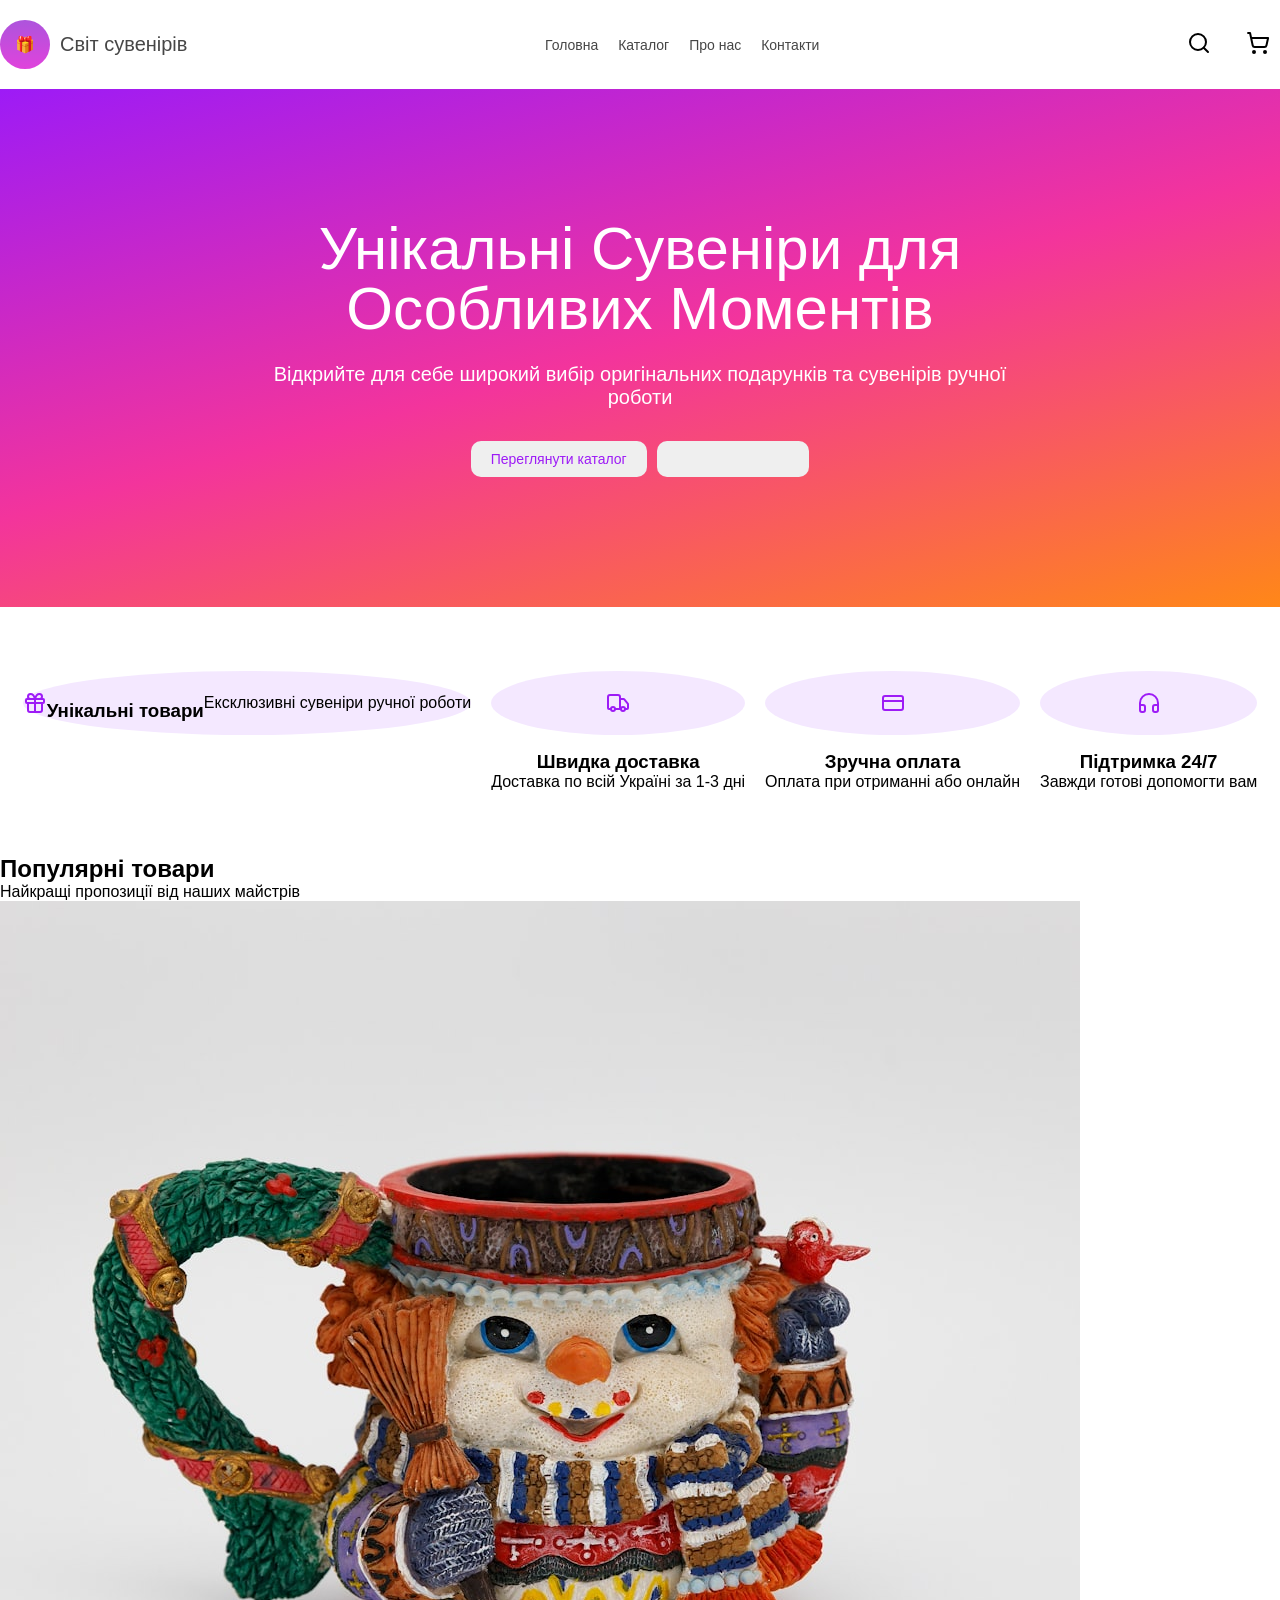
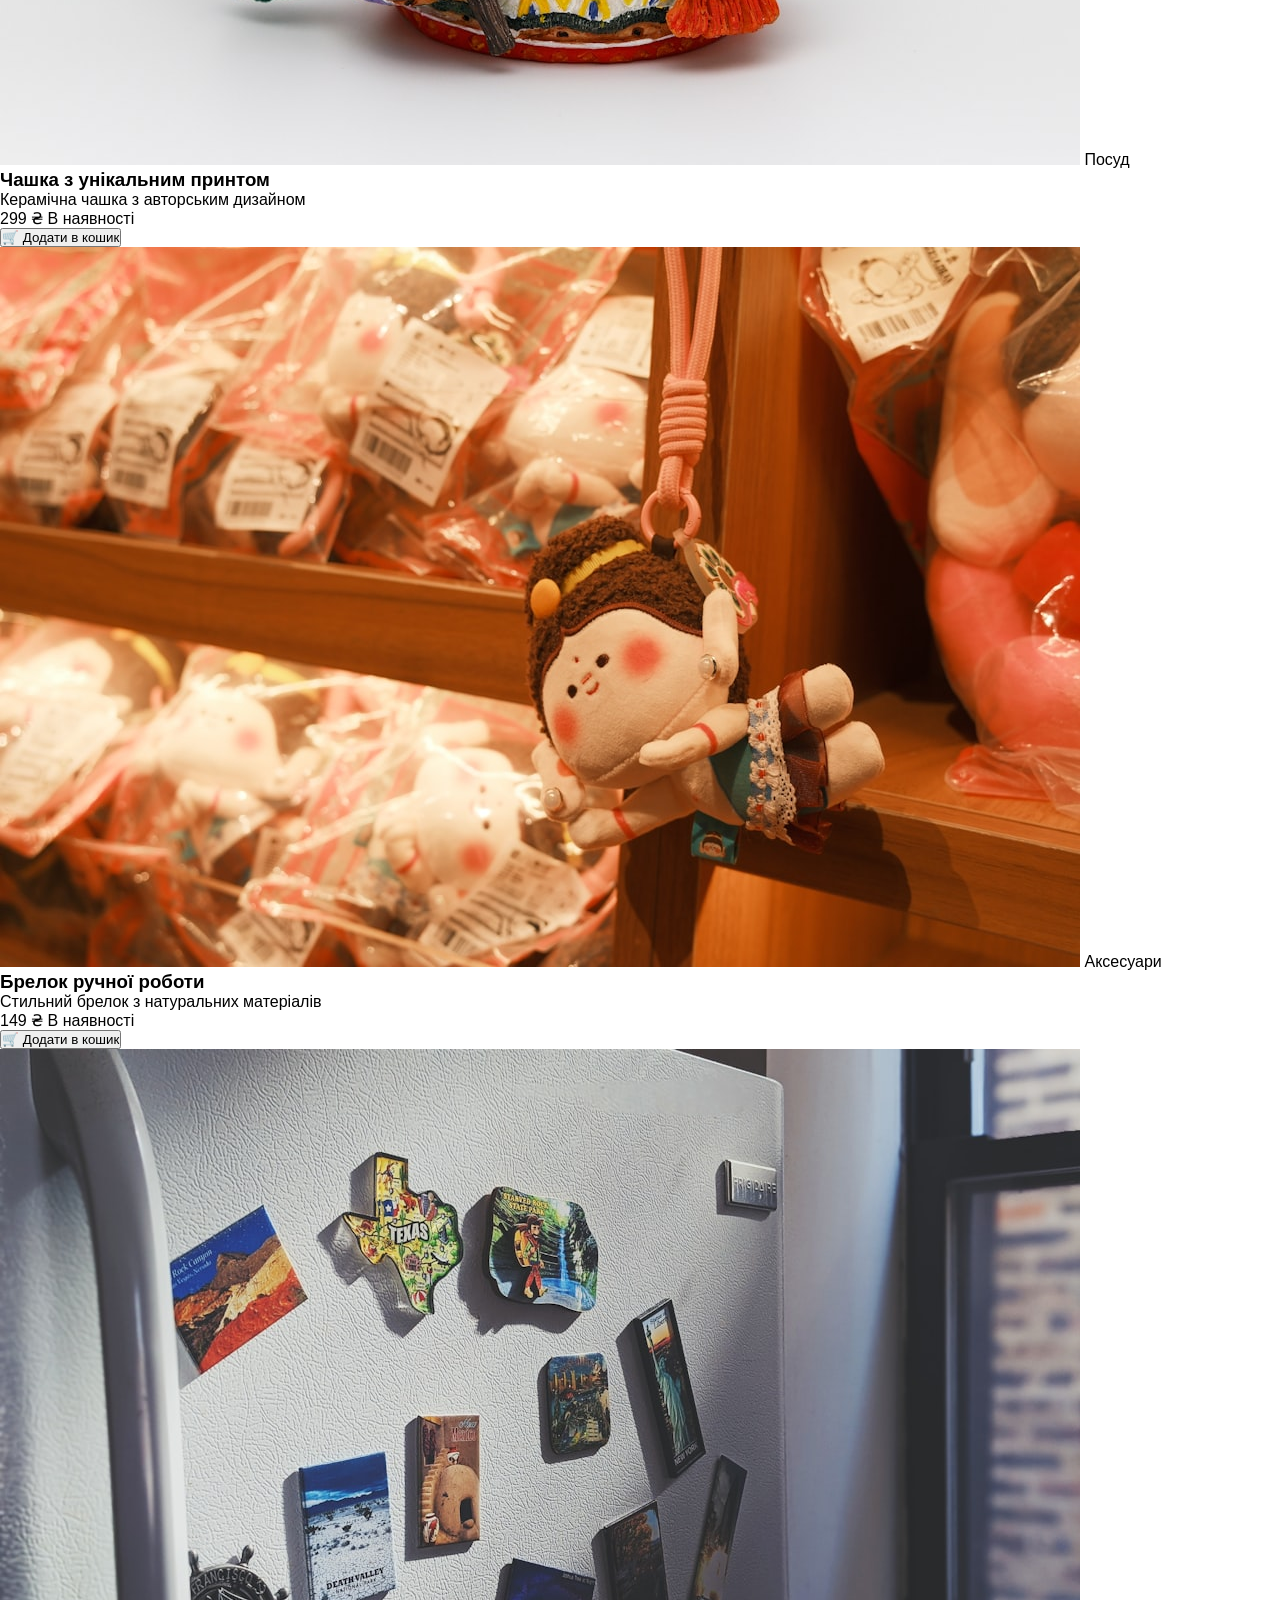
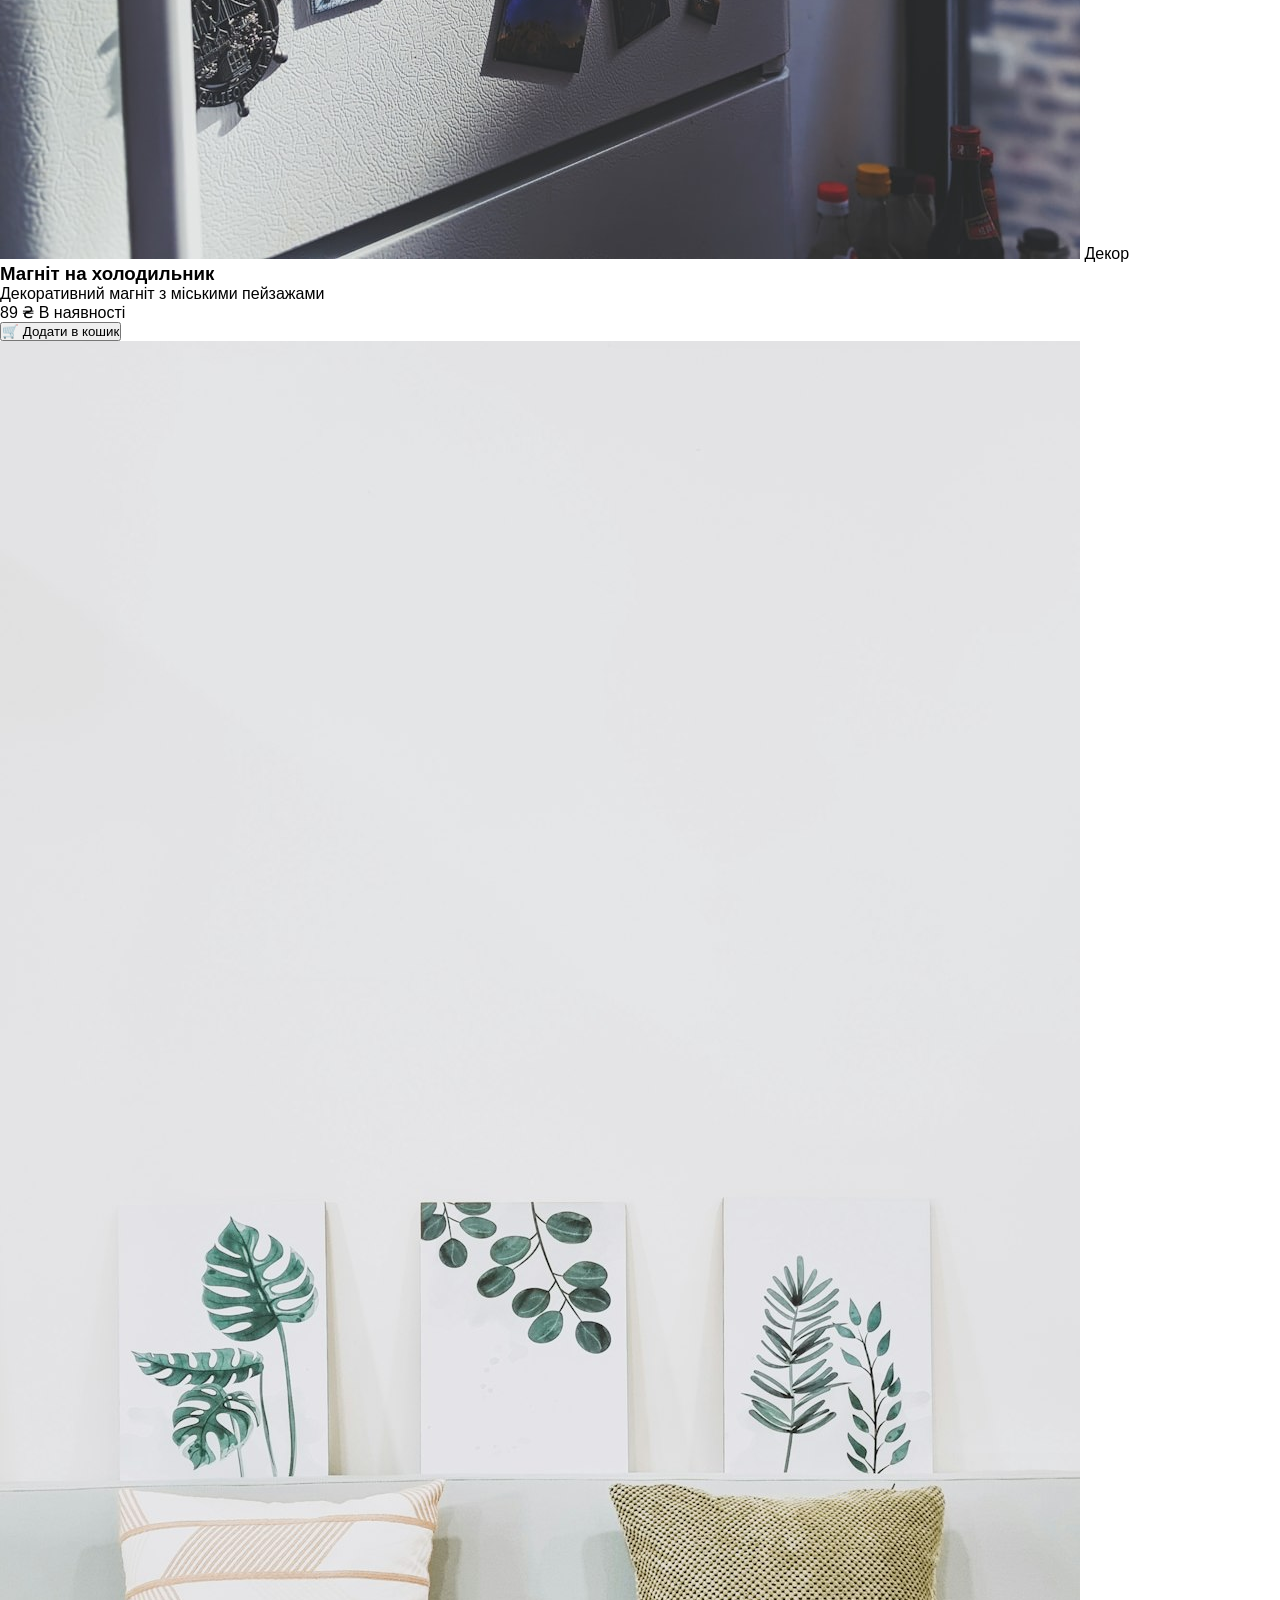
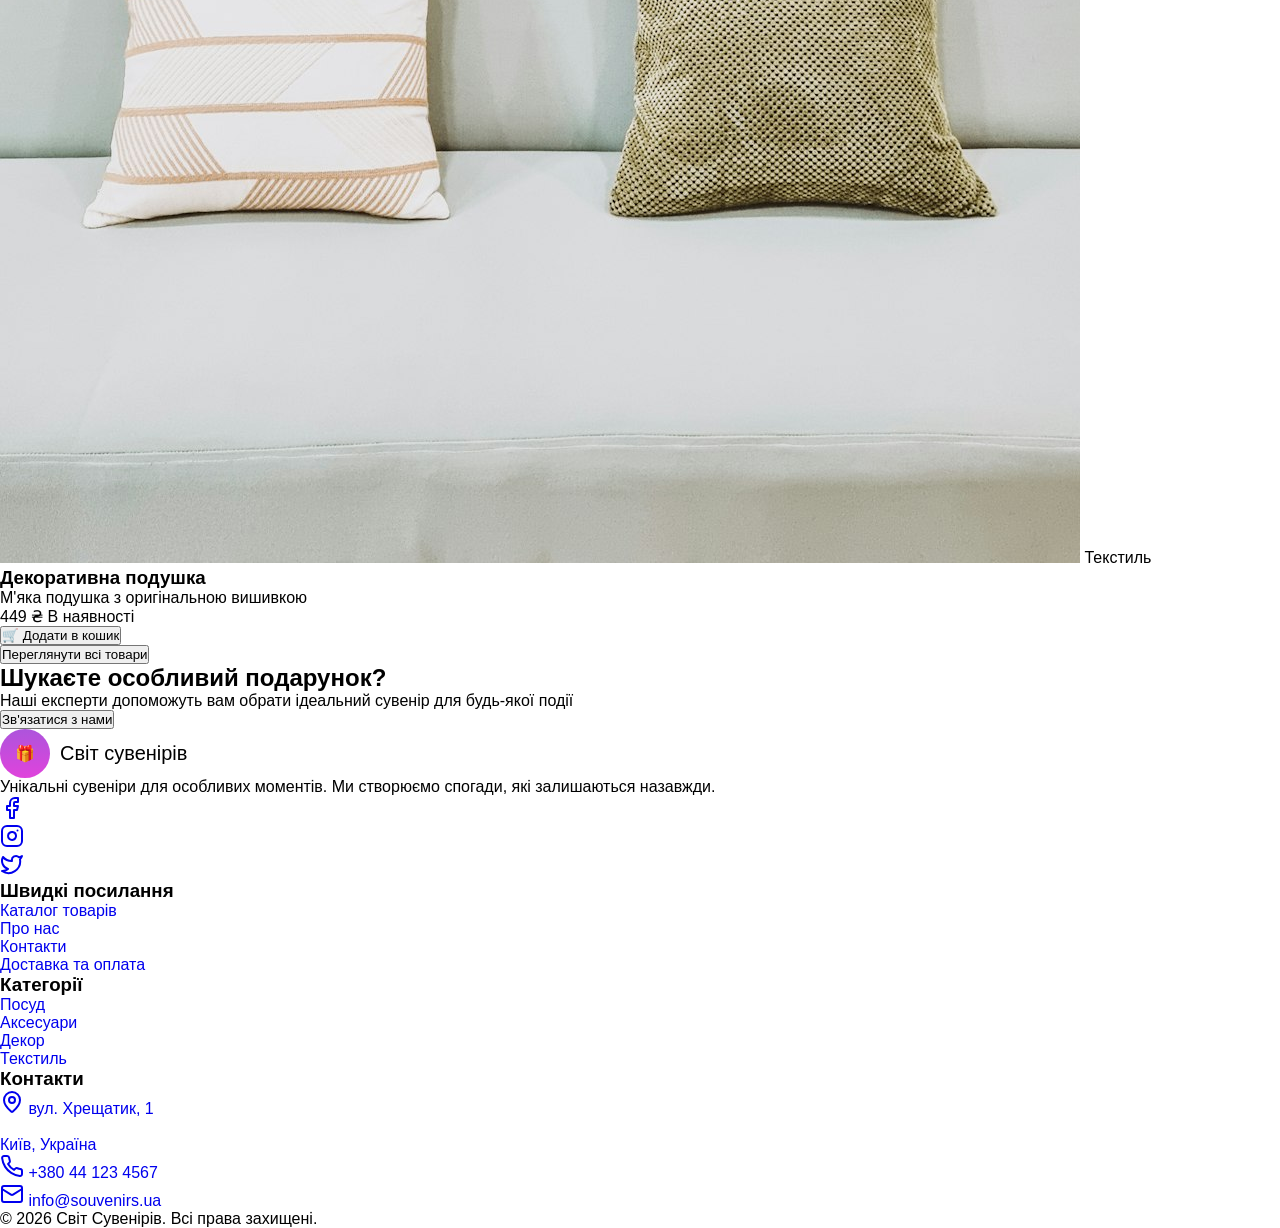
==== WEB_less8/index.html @ f71fc5a2 "Add files via upload" ====
<!DOCTYPE html>
<html lang="en">
<head>
    <meta charset="UTF-8">
    <link rel="stylesheet" type = "text/css" href="style/style.css">
    <title>Svit suveniriv</title>
</head>
<body>
<header>
    <div class="header-top wrapper">
        <div class="logo">
            <span class = "logo-img">🎁</span>
            <span class = "logo-text">Світ сувенірів</span>
        </div>
        <nav class = "nav">
            <ul>
                <li><a href = "#">Головна</a></li>
                <li><a href = "#">Каталог</a></li>
                <li><a href = "#">Про нас</a></li>
                <li><a href = "#">Контакти</a></li>
            </ul>
        </nav>
        <div class = "header-button">
            <button data-slot="button" class="items-center justify-center gap-2 whitespace-nowrap text-sm font-medium transition-all disabled:pointer-events-none disabled:opacity-50 [&amp;_svg]:pointer-events-none [&amp;_svg:not([class*='size-'])]:size-4 shrink-0 [&amp;_svg]:shrink-0 outline-none focus-visible:border-ring focus-visible:ring-ring/50 focus-visible:ring-[3px] aria-invalid:ring-destructive/20 dark:aria-invalid:ring-destructive/40 aria-invalid:border-destructive hover:bg-accent hover:text-accent-foreground dark:hover:bg-accent/50 size-9 rounded-md hidden md:flex"><svg xmlns="http://www.w3.org/2000/svg" width="24" height="24" viewBox="0 0 24 24" fill="none" stroke="currentColor" stroke-width="2" stroke-linecap="round" stroke-linejoin="round" class="lucide lucide-search h-5 w-5"><circle cx="11" cy="11" r="8"></circle><path d="m21 21-4.3-4.3"></path></svg></button>
            <button data-slot="button" class="inline-flex items-center justify-center gap-2 whitespace-nowrap text-sm font-medium transition-all disabled:pointer-events-none disabled:opacity-50 [&amp;_svg]:pointer-events-none [&amp;_svg:not([class*='size-'])]:size-4 shrink-0 [&amp;_svg]:shrink-0 outline-none focus-visible:border-ring focus-visible:ring-ring/50 focus-visible:ring-[3px] aria-invalid:ring-destructive/20 dark:aria-invalid:ring-destructive/40 aria-invalid:border-destructive hover:bg-accent hover:text-accent-foreground dark:hover:bg-accent/50 size-9 rounded-md relative"><svg xmlns="http://www.w3.org/2000/svg" width="24" height="24" viewBox="0 0 24 24" fill="none" stroke="currentColor" stroke-width="2" stroke-linecap="round" stroke-linejoin="round" class="lucide lucide-shopping-cart h-5 w-5"><circle cx="8" cy="21" r="1"></circle><circle cx="19" cy="21" r="1"></circle><path d="M2.05 2.05h2l2.66 12.42a2 2 0 0 0 2 1.58h9.78a2 2 0 0 0 1.95-1.57l1.65-7.43H5.12"></path></svg></button>

        </div>
    </div>
    <div class="header-bottom">
        <div class="header-bottom-text">
            <h1>Унікальні Сувеніри для Особливих Моментів</h1>
            <p>Відкрийте для себе широкий вибір оригінальних подарунків та сувенірів ручної роботи</p>
        </div>
        <div class="header-bottom-button">
            <button>Переглянути каталог</button>
            <button id = "btn-hover">Дізнатися більше</button>
        </div>
    </div>
</header>
<main>
    <section class = "preference">
        <article class = "preference-card">
            <span class = "preference-image"><svg xmlns="http://www.w3.org/2000/svg" width="24" height="24" viewBox="0 0 24 24" fill="none" stroke="currentColor" stroke-width="2" stroke-linecap="round" stroke-linejoin="round" class="lucide lucide-gift h-8 w-8 text-purple-600"><rect x="3" y="8" width="18" height="4" rx="1"></rect><path d="M12 8v13"></path><path d="M19 12v7a2 2 0 0 1-2 2H7a2 2 0 0 1-2-2v-7"></path><path d="M7.5 8a2.5 2.5 0 0 1 0-5A4.8 8 0 0 1 12 8a4.8 8 0 0 1 4.5-5 2.5 2.5 0 0 1 0 5"></path></svg></>
            <h3>Унікальні товари</h3>
            <p>Ексклюзивні сувеніри ручної роботи</p>
        </article>
        <article class = "preference-card">
            <span class = "preference-image"><svg xmlns="http://www.w3.org/2000/svg" width="24" height="24" viewBox="0 0 24 24" fill="none" stroke="currentColor" stroke-width="2" stroke-linecap="round" stroke-linejoin="round" class="lucide lucide-truck h-8 w-8 text-purple-600"><path d="M14 18V6a2 2 0 0 0-2-2H4a2 2 0 0 0-2 2v11a1 1 0 0 0 1 1h2"></path><path d="M15 18H9"></path><path d="M19 18h2a1 1 0 0 0 1-1v-3.65a1 1 0 0 0-.22-.624l-3.48-4.35A1 1 0 0 0 17.52 8H14"></path><circle cx="17" cy="18" r="2"></circle><circle cx="7" cy="18" r="2"></circle></svg></span>
            <h3>Швидка доставка</h3>
            <p>Доставка по всій Україні за 1-3 дні</p>
        </article>
        <article class = "preference-card">
            <span class = "preference-image"><svg xmlns="http://www.w3.org/2000/svg" width="24" height="24" viewBox="0 0 24 24" fill="none" stroke="currentColor" stroke-width="2" stroke-linecap="round" stroke-linejoin="round" class="lucide lucide-credit-card h-8 w-8 text-purple-600"><rect width="20" height="14" x="2" y="5" rx="2"></rect><line x1="2" x2="22" y1="10" y2="10"></line></svg></span>
            <h3>Зручна оплата</h3>
            <p>Оплата при отриманні або онлайн</p>
        </article>
        <article class = "preference-card">
            <span class = "preference-image"><svg xmlns="http://www.w3.org/2000/svg" width="24" height="24" viewBox="0 0 24 24" fill="none" stroke="currentColor" stroke-width="2" stroke-linecap="round" stroke-linejoin="round" class="lucide lucide-headphones h-8 w-8 text-purple-600"><path d="M3 14h3a2 2 0 0 1 2 2v3a2 2 0 0 1-2 2H5a2 2 0 0 1-2-2v-7a9 9 0 0 1 18 0v7a2 2 0 0 1-2 2h-1a2 2 0 0 1-2-2v-3a2 2 0 0 1 2-2h3"></path></svg></span>
            <h3>Підтримка 24/7</h3>
            <p>Завжди готові допомогти вам</p>
        </article>
    </section>
    <section class = "products">
        <h2>Популярні товари</h2>
        <p>Найкращі пропозиції від наших майстрів</p>
        <article class = "products-cards">
            <div class = "product-item">
                <img src="images/item1.jfif">
                <span class = "type">Посуд</span>
                <h3>Чашка з унікальним принтом</h3>
                <p>Керамічна чашка з авторським дизайном</p>
                <div class = "price">
                    <span class = "cost">299 ₴</span>
                    <span class = "avaible">В наявності</span>
                </div>
                <button>
                    <span>🛒</span>
                    <span>Додати в кошик</span>
                </button>
            </div>
        </article>
        <article class = "products-cards">
            <div class = "product-item">
                <img src="images/item.jfif">
                <span class = "type">Аксесуари</span>
                <h3>Брелок ручної роботи</h3>
                <p>Стильний брелок з натуральних матеріалів</p>
                <div class = "price">
                    <span class = "cost">149 ₴</span>
                    <span class = "avaible">В наявності</span>
                </div>
                <button>
                    <span>🛒</span>
                    <span>Додати в кошик</span>
                </button>
            </div>
        </article>
        <article class = "products-cards">
            <div class = "product-item">
                <img src="images/item3.jfif">
                <span class = "type">Декор</span>
                <h3>Магніт на холодильник</h3>
                <p>Декоративний магніт з міськими пейзажами</p>
                <div class = "price">
                    <span class = "cost">89 ₴</span>
                    <span class = "avaible">В наявності</span>
                </div>
                <button>
                    <span>🛒</span>
                    <span>Додати в кошик</span>
                </button>
            </div>
        </article>
        <article class = "products-cards">
            <div class = "product-item">
                <img src="images/item4.jfif">
                <span class = "type">Текстиль</span>
                <h3>Декоративна подушка</h3>
                <p>М'яка подушка з оригінальною вишивкою</p>
                <div class = "price">
                    <span class = "cost">449 ₴</span>
                    <span class = "avaible">В наявності</span>
                </div>
                <button>
                    <span>🛒</span>
                    <span>Додати в кошик</span>
                </button>
            </div>
        </article>
        <button class = "product-btn">Переглянути всі товари</button>
    </section>
    <section class = "send">
        <h2>Шукаєте особливий подарунок?</h2>
        <p>Наші експерти допоможуть вам обрати ідеальний сувенір для будь-якої події</p>
        <button>Зв'язатися з нами</button>
    </section>
</main>
<footer>
    <div class = "footer-top">
        <section class="column">
            <div class="logo">
                <span class = "logo-img">🎁</span>
                <span class = "logo-text">Світ сувенірів</span>
            </div>
            <p>Унікальні сувеніри для особливих моментів. Ми створюємо спогади, які залишаються назавжди.</p>
            <div class="footer-social">
                <ul>
                    <li><a href="#"><svg xmlns="http://www.w3.org/2000/svg" width="24" height="24" viewBox="0 0 24 24" fill="none" stroke="currentColor" stroke-width="2" stroke-linecap="round" stroke-linejoin="round" class="lucide lucide-facebook h-5 w-5"><path d="M18 2h-3a5 5 0 0 0-5 5v3H7v4h3v8h4v-8h3l1-4h-4V7a1 1 0 0 1 1-1h3z"></path></svg></a></li>
                    <li><a href="#"><svg xmlns="http://www.w3.org/2000/svg" width="24" height="24" viewBox="0 0 24 24" fill="none" stroke="currentColor" stroke-width="2" stroke-linecap="round" stroke-linejoin="round" class="lucide lucide-instagram h-5 w-5"><rect width="20" height="20" x="2" y="2" rx="5" ry="5"></rect><path d="M16 11.37A4 4 0 1 1 12.63 8 4 4 0 0 1 16 11.37z"></path><line x1="17.5" x2="17.51" y1="6.5" y2="6.5"></line></svg></a></li>
                    <li><a href="#"><svg xmlns="http://www.w3.org/2000/svg" width="24" height="24" viewBox="0 0 24 24" fill="none" stroke="currentColor" stroke-width="2" stroke-linecap="round" stroke-linejoin="round" class="lucide lucide-twitter h-5 w-5"><path d="M22 4s-.7 2.1-2 3.4c1.6 10-9.4 17.3-18 11.6 2.2.1 4.4-.6 6-2C3 15.5.5 9.6 3 5c2.2 2.6 5.6 4.1 9 4-.9-4.2 4-6.6 7-3.8 1.1 0 3-1.2 3-1.2z"></path></svg></a></li>
                </ul>
            </div>
        </section>
        <section class="column">
            <h3>Швидкі посилання</h3>
            <ul>
                <li><a href = "#">Каталог товарів</a></li>
                <li><a href = "#">Про нас</a></li>
                <li><a href = "#">Контакти</a></li>
                <li><a href = "#">Доставка та оплата</a></li>
            </ul>
        </section>
        <section class="column">
            <h3>Категорії</h3>
            <ul>
                <li><a href = "#">Посуд</a></li>
                <li><a href = "#">Аксесуари</a></li>
                <li><a href = "#">Декор</a></li>
                <li><a href = "#">Текстиль</a></li>
            </ul>
        </section>
        <section class="column">
            <h3>Контакти</h3>
            <ul>
                <li><a href = "#">
                    <span><svg xmlns="http://www.w3.org/2000/svg" width="24" height="24" viewBox="0 0 24 24" fill="none" stroke="currentColor" stroke-width="2" stroke-linecap="round" stroke-linejoin="round" class="lucide lucide-map-pin h-5 w-5 flex-shrink-0 mt-0.5"><path d="M20 10c0 4.993-5.539 10.193-7.399 11.799a1 1 0 0 1-1.202 0C9.539 20.193 4 14.993 4 10a8 8 0 0 1 16 0"></path><circle cx="12" cy="10" r="3"></circle></svg></span>
                    <span>вул. Хрещатик, 1 <br></br>Київ, Україна</span>
                </a></li>
                <li><a href = "tel:+380 44 123 4567">
                    <span><svg xmlns="http://www.w3.org/2000/svg" width="24" height="24" viewBox="0 0 24 24" fill="none" stroke="currentColor" stroke-width="2" stroke-linecap="round" stroke-linejoin="round" class="lucide lucide-phone h-5 w-5 flex-shrink-0"><path d="M22 16.92v3a2 2 0 0 1-2.18 2 19.79 19.79 0 0 1-8.63-3.07 19.5 19.5 0 0 1-6-6 19.79 19.79 0 0 1-3.07-8.67A2 2 0 0 1 4.11 2h3a2 2 0 0 1 2 1.72 12.84 12.84 0 0 0 .7 2.81 2 2 0 0 1-.45 2.11L8.09 9.91a16 16 0 0 0 6 6l1.27-1.27a2 2 0 0 1 2.11-.45 12.84 12.84 0 0 0 2.81.7A2 2 0 0 1 22 16.92z"></path></svg></span>
                    <span>+380 44 123 4567</span>
                </a></li>
                <li><a href = "mailto:info@souvenirs.ua">
                    <span><svg xmlns="http://www.w3.org/2000/svg" width="24" height="24" viewBox="0 0 24 24" fill="none" stroke="currentColor" stroke-width="2" stroke-linecap="round" stroke-linejoin="round" class="lucide lucide-mail h-5 w-5 flex-shrink-0"><rect width="20" height="16" x="2" y="4" rx="2"></rect><path d="m22 7-8.97 5.7a1.94 1.94 0 0 1-2.06 0L2 7"></path></svg></span>
                    <span>info@souvenirs.ua</span>
                </a></li>
            </ul>
        </section>
    </div>
    <div class = "footer-bottom">
        <p>&copy; 2026 Світ Сувенірів. Всі права захищені.</p>
    </div>
</footer>
</body>
</html>
---- WEB_less8/style/style.css ----
*{
    margin: 0;
    padding: 0;
    box-sizing: border-box;
    text-decoration: none;
    list-style: none;
    font-family: 'Segoe UI', Tahoma, Geneva, Verdana, sans-serif;
}
.wrapper{
    max-width: 1500px;
    margin: 0 auto;
}
.header-top{
    display: flex;
    justify-content: space-between;
    padding: 20px 0;
    color: #464646;
    align-items: center;
}
.logo{
    display: flex;
    column-gap: 10px;
    align-items: center;
}
.logo-img{
    background: linear-gradient(rgb(173, 84, 220), rgb(224, 67, 220));
    padding: 15px;
    border-radius: 50%;
}
.logo-text{
    font-size: 20px;
    font-weight: 500;
}
.nav ul{
    display: flex;
    column-gap: 20px;
}
nav ul li a{
    color: #464646;
    font-weight: 500;
    font-size: 14px;
}
nav ul li a:hover{
    color: #9d1bf6;
}
.header-button{
    display: flex;
    column-gap: 15px;
}
.header-button button{
    border: none;
    background: transparent;
    font-size: 14px;
    padding: 10px;
}
.header-button button:hover{
    color: #f1f1f1;
    border-radius: 5px;
}
.header-bottom{
    padding: 130px;
    display: flex;
    flex-direction: column;
    align-items: center;
    text-align: center;
    background: linear-gradient(165deg, #9d1bf6, #f3349c, #ff8718);
    color: white;
}
.header-bottom-text{
    margin: 0 240px;
    width: 768px;
}
.header-bottom-text h1{
    font-size: 60px;
    font-weight: 500;
    margin-bottom: 24px;
    line-height: 60px;
}
.header-bottom-text p{
    font-size: 20px;
    margin-bottom: 32px;
}
.header-bottom-button{
    display: flex;
    column-gap: 10px;
}
.header-bottom-button button{
    border: none;
    padding: 10px 20px;
    font-size: 14px;
    color: #9d1bf6;
    font-weight: 500;
    border-radius: 10px;
}
#btn-hover{
    color: transparent;
}
#btn-hover:hover{
    color: black;
    outline: 1px solid white;
    background-color: transparent;
}
.preference{
    display: flex;
    justify-content: center;
    padding: 64px 0;
    column-gap: 20px;
    text-align: center;
}
.preference card{
    width: 288px;
    display: flex;
    flex-direction: column;
    align-items: center;
}
.preference-card span{
    background: #f4e8ff;
    display: flex;
    justify-content: center;
    align-items: center;
    border-radius: 50%;
    weight: 64px;
    height: 64px;
}
.preference-card svg{
    color: #9d1bf6;
}
.preference-card h3{
    margin-top: 16px;
}
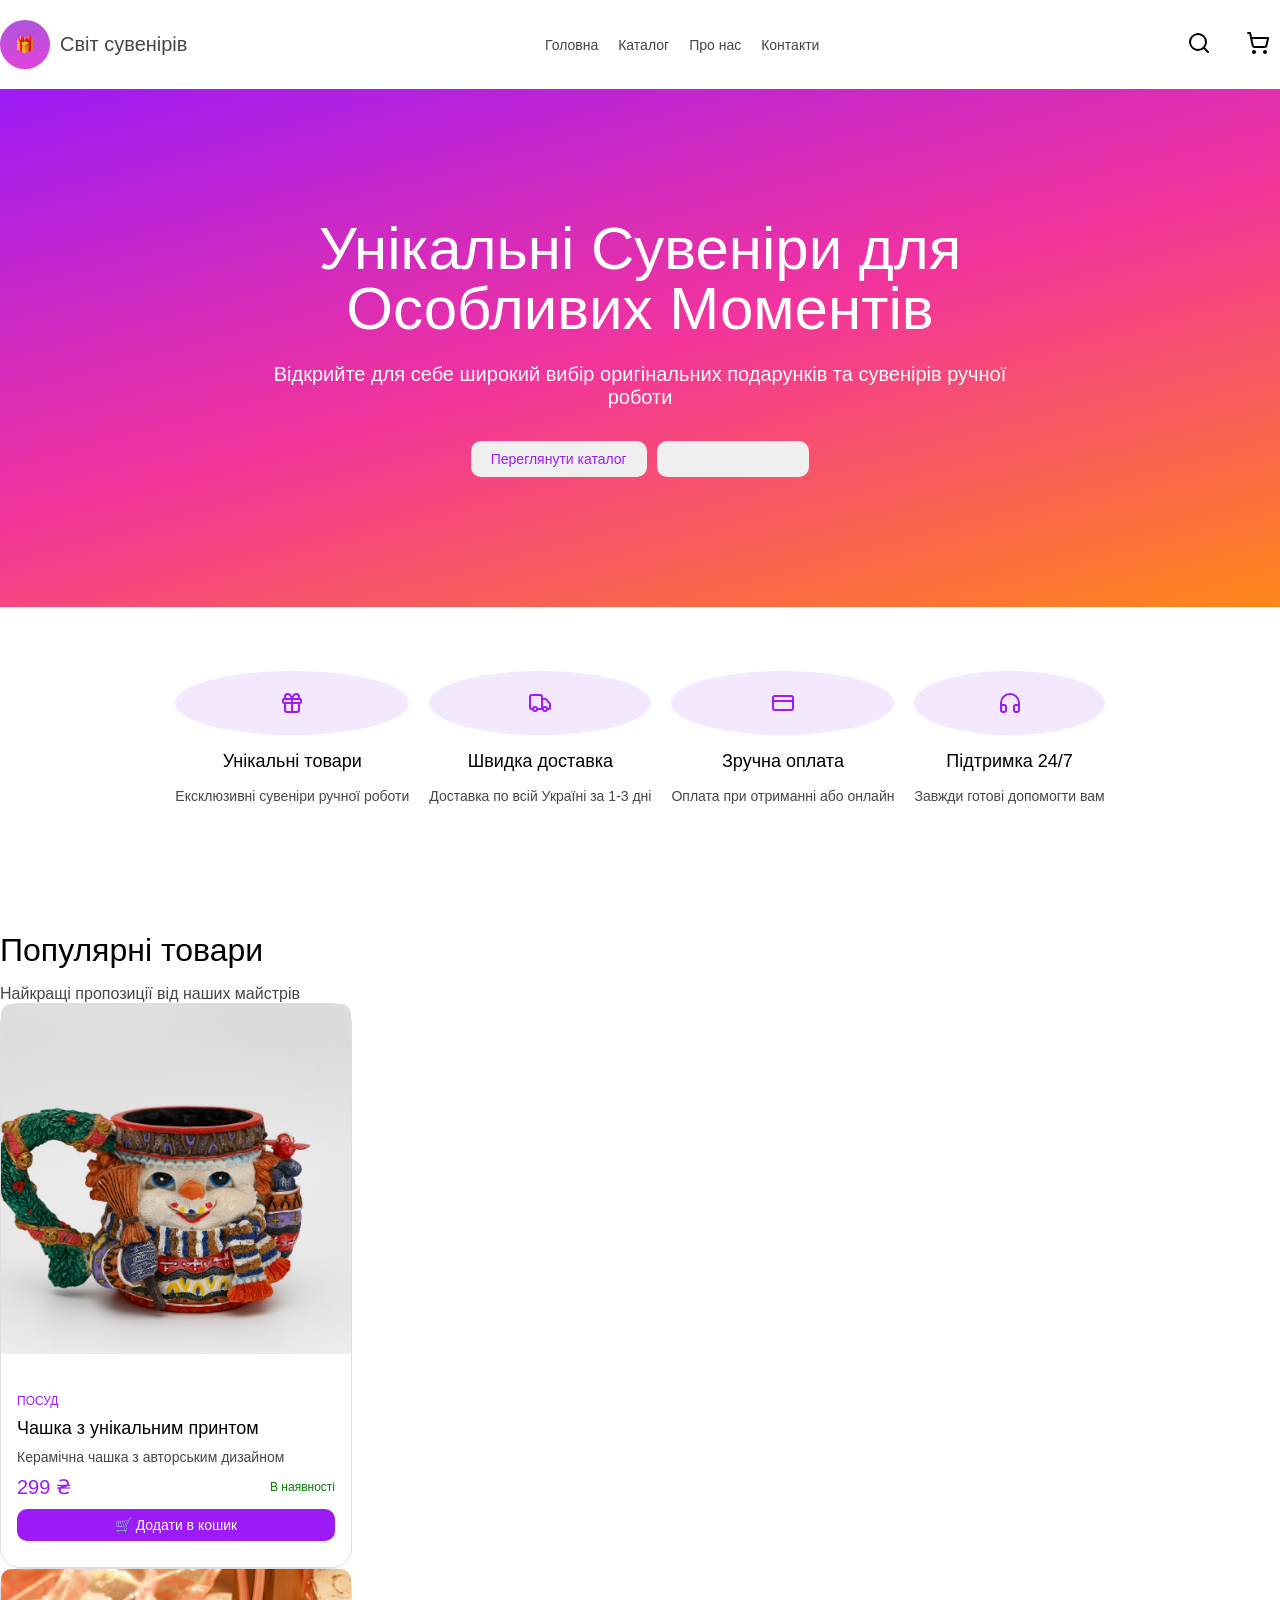
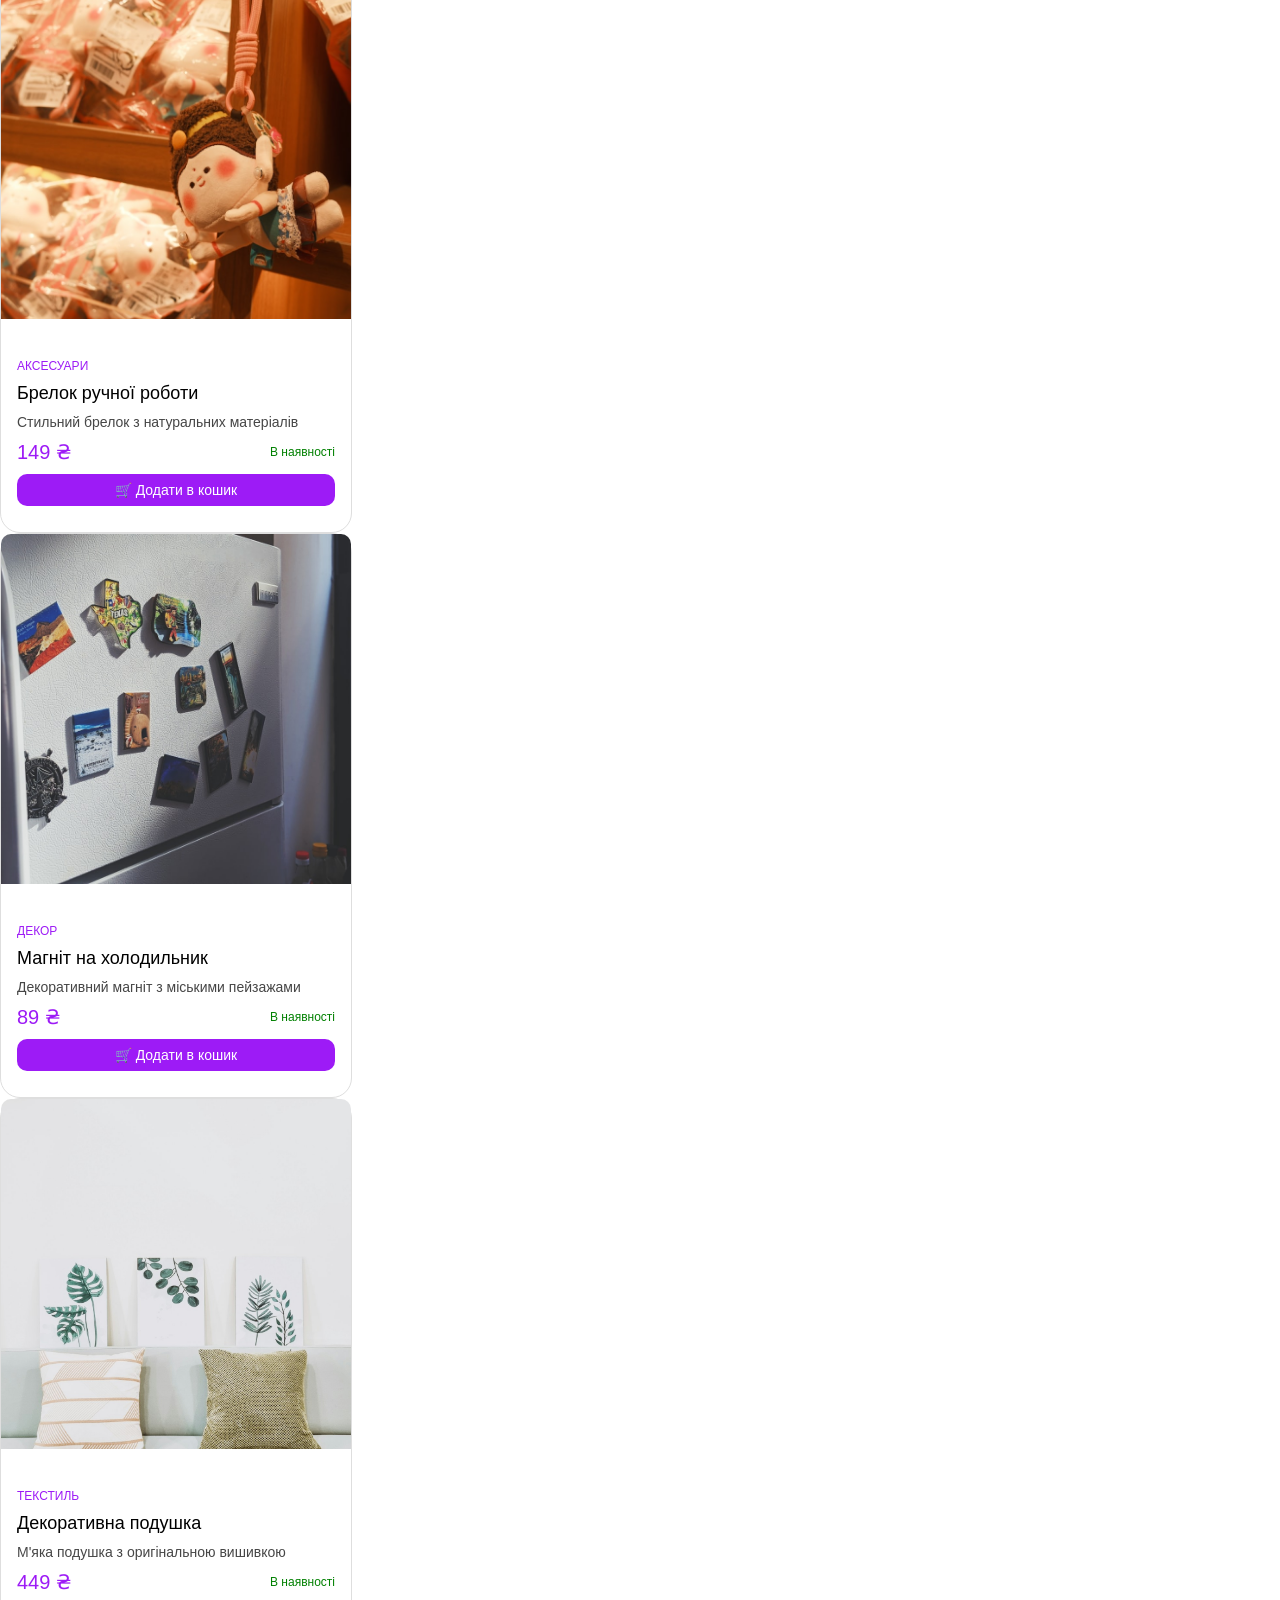
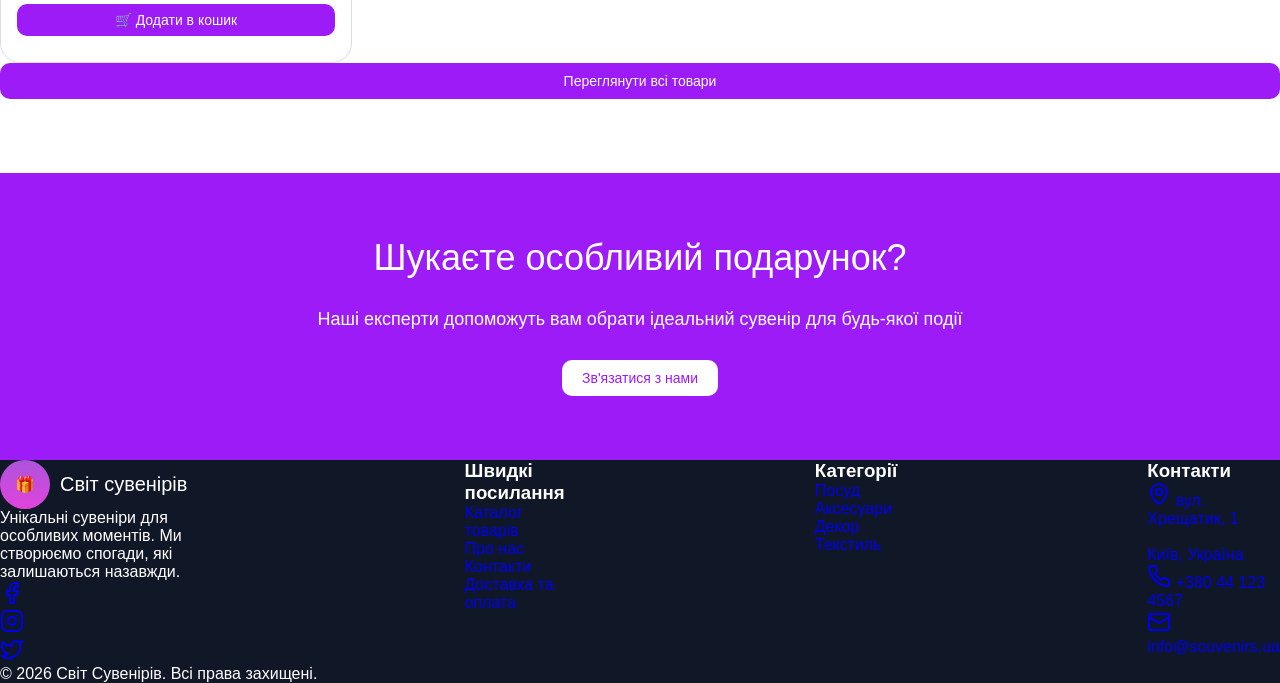
==== commit 057e021d: "Add files via upload" ====
--- a/WEB_less8/index.html
+++ b/WEB_less8/index.html
@@ -40,7 +40,7 @@
 <main>
     <section class = "preference">
         <article class = "preference-card">
-            <span class = "preference-image"><svg xmlns="http://www.w3.org/2000/svg" width="24" height="24" viewBox="0 0 24 24" fill="none" stroke="currentColor" stroke-width="2" stroke-linecap="round" stroke-linejoin="round" class="lucide lucide-gift h-8 w-8 text-purple-600"><rect x="3" y="8" width="18" height="4" rx="1"></rect><path d="M12 8v13"></path><path d="M19 12v7a2 2 0 0 1-2 2H7a2 2 0 0 1-2-2v-7"></path><path d="M7.5 8a2.5 2.5 0 0 1 0-5A4.8 8 0 0 1 12 8a4.8 8 0 0 1 4.5-5 2.5 2.5 0 0 1 0 5"></path></svg></>
+            <span class = "preference-image"><svg xmlns="http://www.w3.org/2000/svg" width="24" height="24" viewBox="0 0 24 24" fill="none" stroke="currentColor" stroke-width="2" stroke-linecap="round" stroke-linejoin="round" class="lucide lucide-gift h-8 w-8 text-purple-600"><rect x="3" y="8" width="18" height="4" rx="1"></rect><path d="M12 8v13"></path><path d="M19 12v7a2 2 0 0 1-2 2H7a2 2 0 0 1-2-2v-7"></path><path d="M7.5 8a2.5 2.5 0 0 1 0-5A4.8 8 0 0 1 12 8a4.8 8 0 0 1 4.5-5 2.5 2.5 0 0 1 0 5"></path></svg></span>
             <h3>Унікальні товари</h3>
             <p>Ексклюзивні сувеніри ручної роботи</p>
         </article>
@@ -60,71 +60,79 @@
             <p>Завжди готові допомогти вам</p>
         </article>
     </section>
-    <section class = "products">
+    <section class = "products wrapper">
         <h2>Популярні товари</h2>
         <p>Найкращі пропозиції від наших майстрів</p>
         <article class = "products-cards">
             <div class = "product-item">
                 <img src="images/item1.jfif">
-                <span class = "type">Посуд</span>
-                <h3>Чашка з унікальним принтом</h3>
-                <p>Керамічна чашка з авторським дизайном</p>
-                <div class = "price">
-                    <span class = "cost">299 ₴</span>
-                    <span class = "avaible">В наявності</span>
-                </div>
-                <button>
-                    <span>🛒</span>
-                    <span>Додати в кошик</span>
-                </button>
+                <div class="product-item-wrapper">
+                    <span class = "type">Посуд</span>
+                    <h3>Чашка з унікальним принтом</h3>
+                    <p>Керамічна чашка з авторським дизайном</p>
+                    <div class = "price">
+                        <span class = "cost">299 ₴</span>
+                        <span class = "avaible">В наявності</span>
+                    </div>
+                    <button>
+                        <span>🛒</span>
+                        <span>Додати в кошик</span>
+                    </button>
+                </div>
             </div>
         </article>
         <article class = "products-cards">
             <div class = "product-item">
                 <img src="images/item.jfif">
-                <span class = "type">Аксесуари</span>
-                <h3>Брелок ручної роботи</h3>
-                <p>Стильний брелок з натуральних матеріалів</p>
-                <div class = "price">
-                    <span class = "cost">149 ₴</span>
-                    <span class = "avaible">В наявності</span>
-                </div>
-                <button>
-                    <span>🛒</span>
-                    <span>Додати в кошик</span>
-                </button>
+                <div class = "product-item-wrapper">
+                    <span class = "type">Аксесуари</span>
+                    <h3>Брелок ручної роботи</h3>
+                    <p>Стильний брелок з натуральних матеріалів</p>
+                    <div class = "price">
+                        <span class = "cost">149 ₴</span>
+                        <span class = "avaible">В наявності</span>
+                    </div>
+                    <button>
+                        <span>🛒</span>
+                        <span>Додати в кошик</span>
+                    </button>
+                </div>
             </div>
         </article>
         <article class = "products-cards">
             <div class = "product-item">
                 <img src="images/item3.jfif">
-                <span class = "type">Декор</span>
-                <h3>Магніт на холодильник</h3>
-                <p>Декоративний магніт з міськими пейзажами</p>
-                <div class = "price">
-                    <span class = "cost">89 ₴</span>
-                    <span class = "avaible">В наявності</span>
-                </div>
-                <button>
-                    <span>🛒</span>
-                    <span>Додати в кошик</span>
-                </button>
+                <div class = "product-item-wrapper">
+                    <span class = "type">Декор</span>
+                    <h3>Магніт на холодильник</h3>
+                    <p>Декоративний магніт з міськими пейзажами</p>
+                    <div class = "price">
+                        <span class = "cost">89 ₴</span>
+                        <span class = "avaible">В наявності</span>
+                    </div>
+                    <button>
+                        <span>🛒</span>
+                        <span>Додати в кошик</span>
+                    </button>
+                </div>
             </div>
         </article>
         <article class = "products-cards">
             <div class = "product-item">
                 <img src="images/item4.jfif">
-                <span class = "type">Текстиль</span>
-                <h3>Декоративна подушка</h3>
-                <p>М'яка подушка з оригінальною вишивкою</p>
-                <div class = "price">
-                    <span class = "cost">449 ₴</span>
-                    <span class = "avaible">В наявності</span>
-                </div>
-                <button>
-                    <span>🛒</span>
-                    <span>Додати в кошик</span>
-                </button>
+                <div class="product-item-wrapper">
+                    <span class = "type">Текстиль</span>
+                    <h3>Декоративна подушка</h3>
+                    <p>М'яка подушка з оригінальною вишивкою</p>
+                    <div class = "price">
+                        <span class = "cost">449 ₴</span>
+                        <span class = "avaible">В наявності</span>
+                    </div>
+                    <button>
+                        <span>🛒</span>
+                        <span>Додати в кошик</span>
+                    </button>
+                </div>
             </div>
         </article>
         <button class = "product-btn">Переглянути всі товари</button>
--- a/WEB_less8/style/style.css
+++ b/WEB_less8/style/style.css
@@ -126,5 +126,136 @@
     color: #9d1bf6;
 }
 .preference-card h3{
-    margin-top: 16px;
-}
+    margin: 16px 0;
+    font-size: 18px;
+    font-weight: 500;
+}
+.preference-card p{
+    font-size: 14px;
+    color: #464646;
+    font-weight: 400;
+}
+.products{
+    padding: 64px 0;
+    display: flex;
+    flex-direction: column;
+}
+.products h2{
+    font-size: 32px;
+    font-weight: 500;
+    margin-bottom: 16px;
+}
+.products p{
+    font-size: 16px;
+    color: #464646;
+    font-weight: 400;
+
+}
+.products-cards{
+    display: flex;
+    column-gap: 20px;
+}
+.product-item{
+    border: 1px solid #dedede;
+    border-radius: 20px;
+}
+.product-item img{
+    width: 350px;
+    height: 350px;
+    object-fit: cover;
+    border-radius: 10px 10px 0 0;
+}
+.product-item-wrapper{
+    display: flex;
+    flex-direction: column;
+    display: flex;
+    padding: 16px;
+    row-gap: 10px;
+    margin-top: 20px;
+}
+.type{
+    font-size: 12px;
+    color: #9d1bf6;
+    text-transform: uppercase;
+}
+.product-item-wrapper h3{
+    font-size: 18px;
+    font-weight: 500;
+}
+.product-item-wrapper p{
+    font-size: 14px;
+    color: #464646;
+    font-weight: 400;
+}
+.price{
+    display: flex;
+    justify-content: space-between;
+    align-items: center;
+}
+.cost{
+    font-size: 20px;
+    color: #9d1bf6;
+}
+.avaible{
+    font-size: 12px;
+    color: green;
+}
+.product-item-wrapper button, .product-btn{
+    border: none;
+    background: #9d1bf6;
+    color: white;
+    font-size: 14px;
+    padding: 8px 0;
+    border-radius: 10px;
+    margin-bottom: 10px;
+    cursor: pointer;
+}
+.product-item:hover{
+    box-shadow: 0 5px 5px #464646;
+}
+.product-btn{
+    padding: 10px 25px;
+}
+.product-btn:hover{
+    background: #5d009f;
+}
+.send{
+    display: flex;
+    flex-direction: column;
+    align-items: center;
+    padding: 64px 0;
+    background: #9d1bf6;
+    color: white;
+    row-gap: 30px;
+}
+.send h2{
+    font-size: 36px;
+    font-weight: 500;
+}
+.send p{
+    font-size: 18px;
+    font-weight: 400;
+}
+.send button{
+    border: none;
+    background: white;
+    color: #9d1bf6;
+    font-size: 14px;
+    padding: 10px 20px;
+    font-weight: 500;
+    border-radius: 10px;
+}
+footer{
+    display: flex;
+    flex-direction: column;
+    background: #101727;
+    color: white;
+}
+.footer-top{
+    display: flex;
+    justify-content: center;
+    column-gap: 250px;
+}
+.column{
+    max-width: 350px;
+}
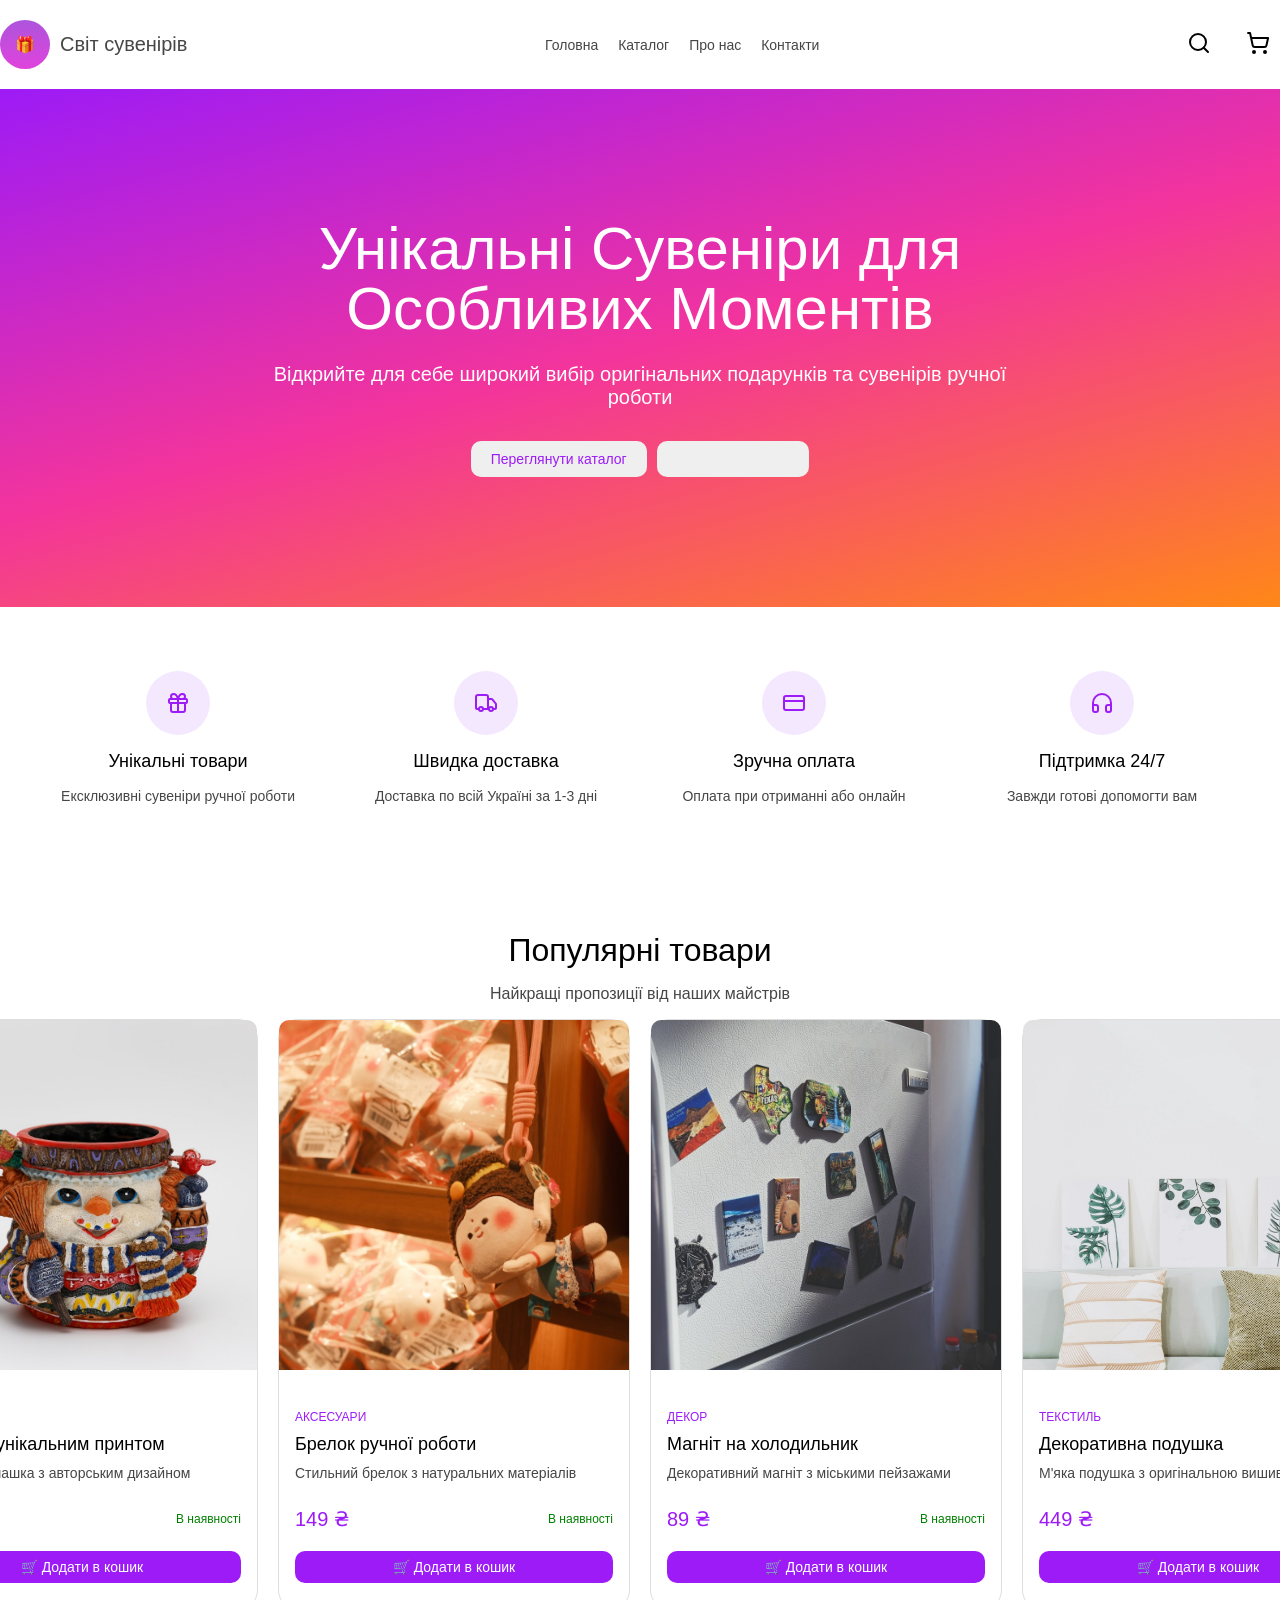
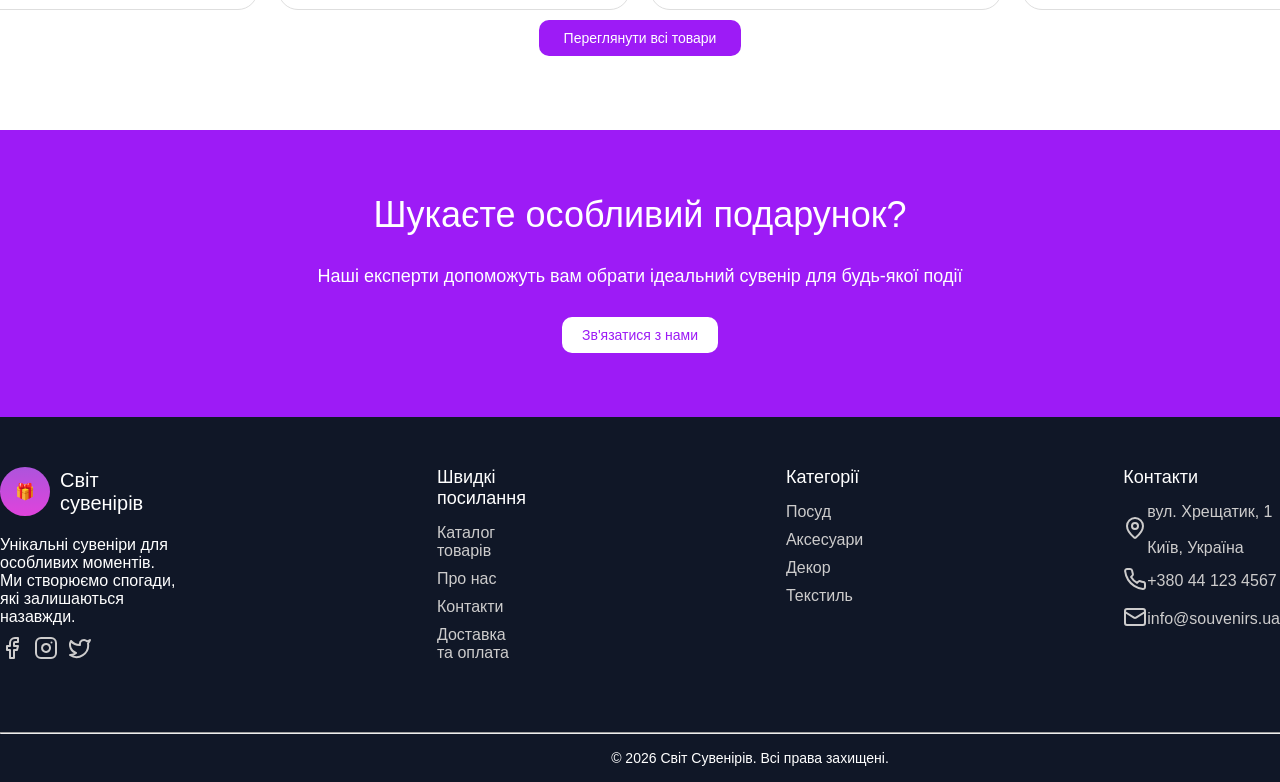
==== commit 3eecbe42: "Add files via upload" ====
--- a/WEB_less8/index.html
+++ b/WEB_less8/index.html
@@ -63,78 +63,80 @@
     <section class = "products wrapper">
         <h2>Популярні товари</h2>
         <p>Найкращі пропозиції від наших майстрів</p>
-        <article class = "products-cards">
-            <div class = "product-item">
-                <img src="images/item1.jfif">
-                <div class="product-item-wrapper">
-                    <span class = "type">Посуд</span>
-                    <h3>Чашка з унікальним принтом</h3>
-                    <p>Керамічна чашка з авторським дизайном</p>
-                    <div class = "price">
-                        <span class = "cost">299 ₴</span>
-                        <span class = "avaible">В наявності</span>
-                    </div>
-                    <button>
-                        <span>🛒</span>
-                        <span>Додати в кошик</span>
-                    </button>
-                </div>
-            </div>
-        </article>
-        <article class = "products-cards">
-            <div class = "product-item">
-                <img src="images/item.jfif">
-                <div class = "product-item-wrapper">
-                    <span class = "type">Аксесуари</span>
-                    <h3>Брелок ручної роботи</h3>
-                    <p>Стильний брелок з натуральних матеріалів</p>
-                    <div class = "price">
-                        <span class = "cost">149 ₴</span>
-                        <span class = "avaible">В наявності</span>
-                    </div>
-                    <button>
-                        <span>🛒</span>
-                        <span>Додати в кошик</span>
-                    </button>
-                </div>
-            </div>
-        </article>
-        <article class = "products-cards">
-            <div class = "product-item">
-                <img src="images/item3.jfif">
-                <div class = "product-item-wrapper">
-                    <span class = "type">Декор</span>
-                    <h3>Магніт на холодильник</h3>
-                    <p>Декоративний магніт з міськими пейзажами</p>
-                    <div class = "price">
-                        <span class = "cost">89 ₴</span>
-                        <span class = "avaible">В наявності</span>
-                    </div>
-                    <button>
-                        <span>🛒</span>
-                        <span>Додати в кошик</span>
-                    </button>
-                </div>
-            </div>
-        </article>
-        <article class = "products-cards">
-            <div class = "product-item">
-                <img src="images/item4.jfif">
-                <div class="product-item-wrapper">
-                    <span class = "type">Текстиль</span>
-                    <h3>Декоративна подушка</h3>
-                    <p>М'яка подушка з оригінальною вишивкою</p>
-                    <div class = "price">
-                        <span class = "cost">449 ₴</span>
-                        <span class = "avaible">В наявності</span>
-                    </div>
-                    <button>
-                        <span>🛒</span>
-                        <span>Додати в кошик</span>
-                    </button>
-                </div>
-            </div>
-        </article>
+        <div class = "cards">
+            <article class = "products-cards">
+                <div class = "product-item">
+                    <img src="images/item1.jfif">
+                    <div class="product-item-wrapper">
+                        <span class = "type">Посуд</span>
+                        <h3>Чашка з унікальним принтом</h3>
+                        <p>Керамічна чашка з авторським дизайном</p>
+                        <div class = "price">
+                            <span class = "cost">299 ₴</span>
+                            <span class = "avaible">В наявності</span>
+                        </div>
+                        <button>
+                            <span>🛒</span>
+                            <span>Додати в кошик</span>
+                        </button>
+                    </div>
+                </div>
+            </article>
+            <article class = "products-cards">
+                <div class = "product-item">
+                    <img src="images/item.jfif">
+                    <div class = "product-item-wrapper">
+                        <span class = "type">Аксесуари</span>
+                        <h3>Брелок ручної роботи</h3>
+                        <p>Стильний брелок з натуральних матеріалів</p>
+                        <div class = "price">
+                            <span class = "cost">149 ₴</span>
+                            <span class = "avaible">В наявності</span>
+                        </div>
+                        <button>
+                            <span>🛒</span>
+                            <span>Додати в кошик</span>
+                        </button>
+                    </div>
+                </div>
+            </article>
+            <article class = "products-cards">
+                <div class = "product-item">
+                    <img src="images/item3.jfif">
+                    <div class = "product-item-wrapper">
+                        <span class = "type">Декор</span>
+                        <h3>Магніт на холодильник</h3>
+                        <p>Декоративний магніт з міськими пейзажами</p>
+                        <div class = "price">
+                            <span class = "cost">89 ₴</span>
+                            <span class = "avaible">В наявності</span>
+                        </div>
+                        <button>
+                            <span>🛒</span>
+                            <span>Додати в кошик</span>
+                        </button>
+                    </div>
+                </div>
+            </article>
+            <article class = "products-cards">
+                <div class = "product-item">
+                    <img src="images/item4.jfif">
+                    <div class="product-item-wrapper">
+                        <span class = "type">Текстиль</span>
+                        <h3>Декоративна подушка</h3>
+                        <p>М'яка подушка з оригінальною вишивкою</p>
+                        <div class = "price">
+                            <span class = "cost">449 ₴</span>
+                            <span class = "avaible">В наявності</span>
+                        </div>
+                        <button>
+                            <span>🛒</span>
+                            <span>Додати в кошик</span>
+                        </button>
+                    </div>
+                </div>
+            </article>
+        </div>
         <button class = "product-btn">Переглянути всі товари</button>
     </section>
     <section class = "send">
@@ -195,7 +197,8 @@
             </ul>
         </section>
     </div>
-    <div class = "footer-bottom">
+    <div class = "footer-bottom wrapper">
+        <hr>
         <p>&copy; 2026 Світ Сувенірів. Всі права захищені.</p>
     </div>
 </footer>
--- a/WEB_less8/style/style.css
+++ b/WEB_less8/style/style.css
@@ -107,7 +107,7 @@
     column-gap: 20px;
     text-align: center;
 }
-.preference card{
+.preference-card{
     width: 288px;
     display: flex;
     flex-direction: column;
@@ -119,7 +119,7 @@
     justify-content: center;
     align-items: center;
     border-radius: 50%;
-    weight: 64px;
+    width: 64px;
     height: 64px;
 }
 .preference-card svg{
@@ -138,7 +138,13 @@
 .products{
     padding: 64px 0;
     display: flex;
-    flex-direction: column;
+    align-items: center;
+    flex-direction: column;
+}
+.cards{
+    display: flex;
+    flex-direction: row;
+    column-gap: 20px;
 }
 .products h2{
     font-size: 32px;
@@ -149,6 +155,7 @@
     font-size: 16px;
     color: #464646;
     font-weight: 400;
+    margin-bottom: 16px;
 
 }
 .products-cards{
@@ -208,6 +215,7 @@
     padding: 8px 0;
     border-radius: 10px;
     margin-bottom: 10px;
+    margin-top: 10px;
     cursor: pointer;
 }
 .product-item:hover{
@@ -254,8 +262,46 @@
 .footer-top{
     display: flex;
     justify-content: center;
-    column-gap: 250px;
+    margin: 0 auto;
+    column-gap: 260px;
 }
 .column{
-    max-width: 350px;
-}+    max-width: 300px;
+}
+.column h3{
+    font-size: 18px;
+    font-weight: 500;
+    margin-top: 50px;
+    margin-bottom: 15px;
+}
+.footer-top .logo{
+    margin-top: 50px;
+    margin-bottom: 20px;
+}
+.column ul li{
+    margin-bottom: 10px;
+}
+.column ul li a{
+    display: flex;
+    align-items: center;
+    color: #cdcccc;
+}
+.footer-social ul{
+    display: flex;
+    column-gap: 10px;
+    margin-top: 10px;
+}
+.footer-bottom{
+    margin-top: 60px;
+}
+.footer-bottom p{
+    font-size: 14px;
+    color: #fff;
+    font-weight: 400;
+    margin: 16px 0;
+    text-align: center;
+}
+.footer-bottom hr{
+    width: 1500px;
+}
+
